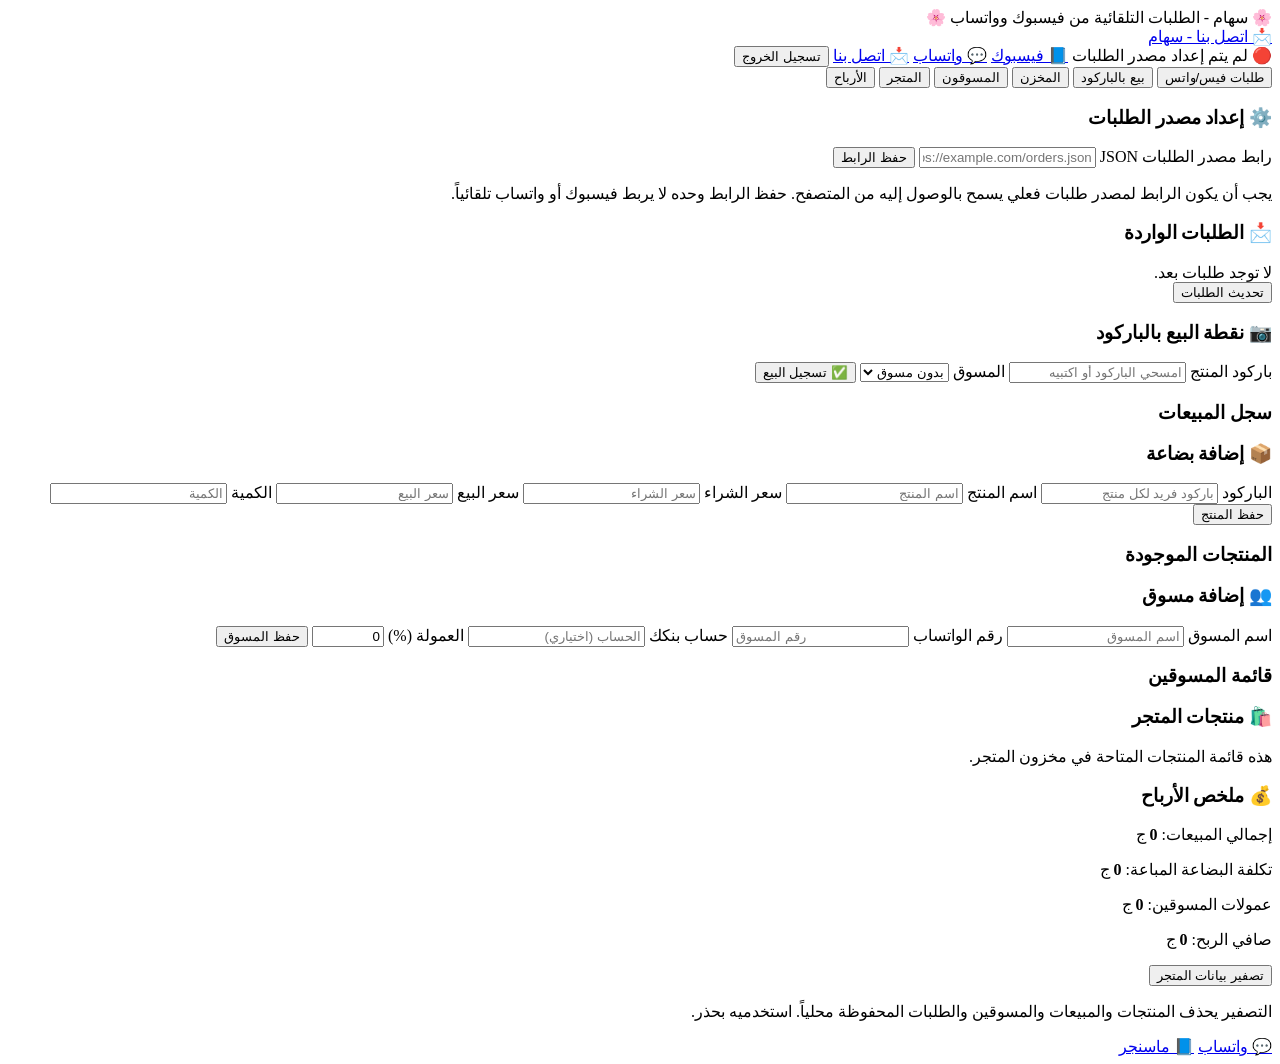
==== index.html @ 14fab5b0 "Add files via upload" ====
<!DOCTYPE html>
<html lang="ar" dir="rtl">
<head>
    <meta charset="UTF-8">
    <meta name="viewport" content="width=device-width, initial-scale=1.0">
    <title>متجر سهام - نظام إدارة المتجر</title>
    <link rel="stylesheet" href="style.css">
    <script src="script.js" defer></script>
</head>
<body>
    <header class="header">
        <div>🌸 سهام - الطلبات التلقائية من فيسبوك وواتساب 🌸</div>
        <a class="header-contact" href="contact.html">📩 اتصل بنا - سهام</a>
    </header>

    <nav class="topbar">
        <span id="autoStatus">🔴 لم يتم إعداد مصدر الطلبات</span>
        <a id="fbLinkTop" href="#" target="_blank" rel="noopener">📘 فيسبوك</a>
        <a id="waLinkTop" href="#" target="_blank" rel="noopener">💬 واتساب</a>
        <a href="contact.html">📩 اتصل بنا</a>
        <button type="button" class="logout-btn" data-action="logout">تسجيل الخروج</button>
    </nav>

    <nav class="tabs">
        <button type="button" class="tab active" data-tab="fborders">طلبات فيس/واتس</button>
        <button type="button" class="tab" data-tab="pos">بيع بالباركود</button>
        <button type="button" class="tab" data-tab="store">المخزن</button>
        <button type="button" class="tab" data-tab="marketers">المسوقون</button>
        <button type="button" class="tab" data-tab="online">المتجر</button>
        <button type="button" class="tab" data-tab="profits">الأرباح</button>
    </nav>

    <main>
        <section id="fborders" class="page active">
            <div class="card setup-card">
                <h3>⚙️ إعداد مصدر الطلبات</h3>
                <form id="webhookForm">
                    <label for="webhookUrl">رابط مصدر الطلبات JSON</label>
                    <input id="webhookUrl" type="url" placeholder="https://example.com/orders.json">
                    <button class="btn btn2" type="submit">حفظ الرابط</button>
                </form>
                <p class="hint">يجب أن يكون الرابط لمصدر طلبات فعلي يسمح بالوصول إليه من المتصفح. حفظ الرابط وحده لا يربط فيسبوك أو واتساب تلقائياً.</p>
            </div>
            <div class="card">
                <h3>📩 الطلبات الواردة</h3>
                <div id="fbOrdersList">لا توجد طلبات بعد.</div>
                <button class="btn btn3" type="button" data-action="check-orders">تحديث الطلبات</button>
            </div>
        </section>

        <section id="pos" class="page">
            <div class="card">
                <h3>📷 نقطة البيع بالباركود</h3>
                <form id="saleForm">
                    <label for="barcodeInput">باركود المنتج</label>
                    <input id="barcodeInput" autocomplete="off" placeholder="امسحي الباركود أو اكتبيه">
                    <label for="marketerSelectPos">المسوق</label>
                    <select id="marketerSelectPos">
                        <option value="">بدون مسوق</option>
                    </select>
                    <button class="btn btn2" type="submit">✅ تسجيل البيع</button>
                </form>
                <div id="lastSale" aria-live="polite"></div>
            </div>
            <div class="card">
                <h3>سجل المبيعات</h3>
                <div id="salesList"></div>
            </div>
        </section>

        <section id="store" class="page">
            <div class="card">
                <h3>📦 إضافة بضاعة</h3>
                <form id="productForm">
                    <label for="pBarcode">الباركود</label>
                    <input id="pBarcode" required placeholder="باركود فريد لكل منتج">
                    <label for="pName">اسم المنتج</label>
                    <input id="pName" required placeholder="اسم المنتج">
                    <label for="pCost">سعر الشراء</label>
                    <input id="pCost" type="number" min="0" step="0.01" required placeholder="سعر الشراء">
                    <label for="pSell">سعر البيع</label>
                    <input id="pSell" type="number" min="0" step="0.01" required placeholder="سعر البيع">
                    <label for="pQty">الكمية</label>
                    <input id="pQty" type="number" min="0" step="1" required placeholder="الكمية">
                    <button class="btn" type="submit">حفظ المنتج</button>
                </form>
            </div>
            <div class="card">
                <h3>المنتجات الموجودة</h3>
                <div id="productTable"></div>
            </div>
        </section>

        <section id="marketers" class="page">
            <div class="card">
                <h3>👥 إضافة مسوق</h3>
                <form id="marketerForm">
                    <label for="mName">اسم المسوق</label>
                    <input id="mName" required placeholder="اسم المسوق">
                    <label for="mPhone">رقم الواتساب</label>
                    <input id="mPhone" type="tel" placeholder="رقم المسوق">
                    <label for="mAcc">حساب بنكك</label>
                    <input id="mAcc" placeholder="الحساب (اختياري)">
                    <label for="mComm">العمولة (%)</label>
                    <input id="mComm" type="number" min="0" max="100" step="0.1" value="0" required>
                    <button class="btn" type="submit">حفظ المسوق</button>
                </form>
            </div>
            <div class="card">
                <h3>قائمة المسوقين</h3>
                <div id="marketerTable"></div>
            </div>
        </section>

        <section id="online" class="page">
            <div class="card">
                <h3>🛍️ منتجات المتجر</h3>
                <p class="hint">هذه قائمة المنتجات المتاحة في مخزون المتجر.</p>
                <div id="onlineProducts"></div>
            </div>
        </section>

        <section id="profits" class="page">
            <div class="card">
                <h3>💰 ملخص الأرباح</h3>
                <p>إجمالي المبيعات: <strong id="totalSales">0</strong> ج</p>
                <p>تكلفة البضاعة المباعة: <strong id="totalCost">0</strong> ج</p>
                <p>عمولات المسوقين: <strong id="totalComm">0</strong> ج</p>
                <p class="net-profit">صافي الربح: <strong id="netProfit">0</strong> ج</p>
                <button class="btn danger-btn" type="button" data-action="clear-all">تصفير بيانات المتجر</button>
                <p class="hint">التصفير يحذف المنتجات والمبيعات والمسوقين والطلبات المحفوظة محلياً. استخدميه بحذر.</p>
            </div>
        </section>
    </main>

    <a id="floatWa" class="float-wa" href="#" target="_blank" rel="noopener">💬 واتساب</a>
    <a id="floatFb" class="float-fb" href="#" target="_blank" rel="noopener">📘 ماسنجر</a>

    <audio id="notifSound" preload="none"></audio>
</body>
</html>
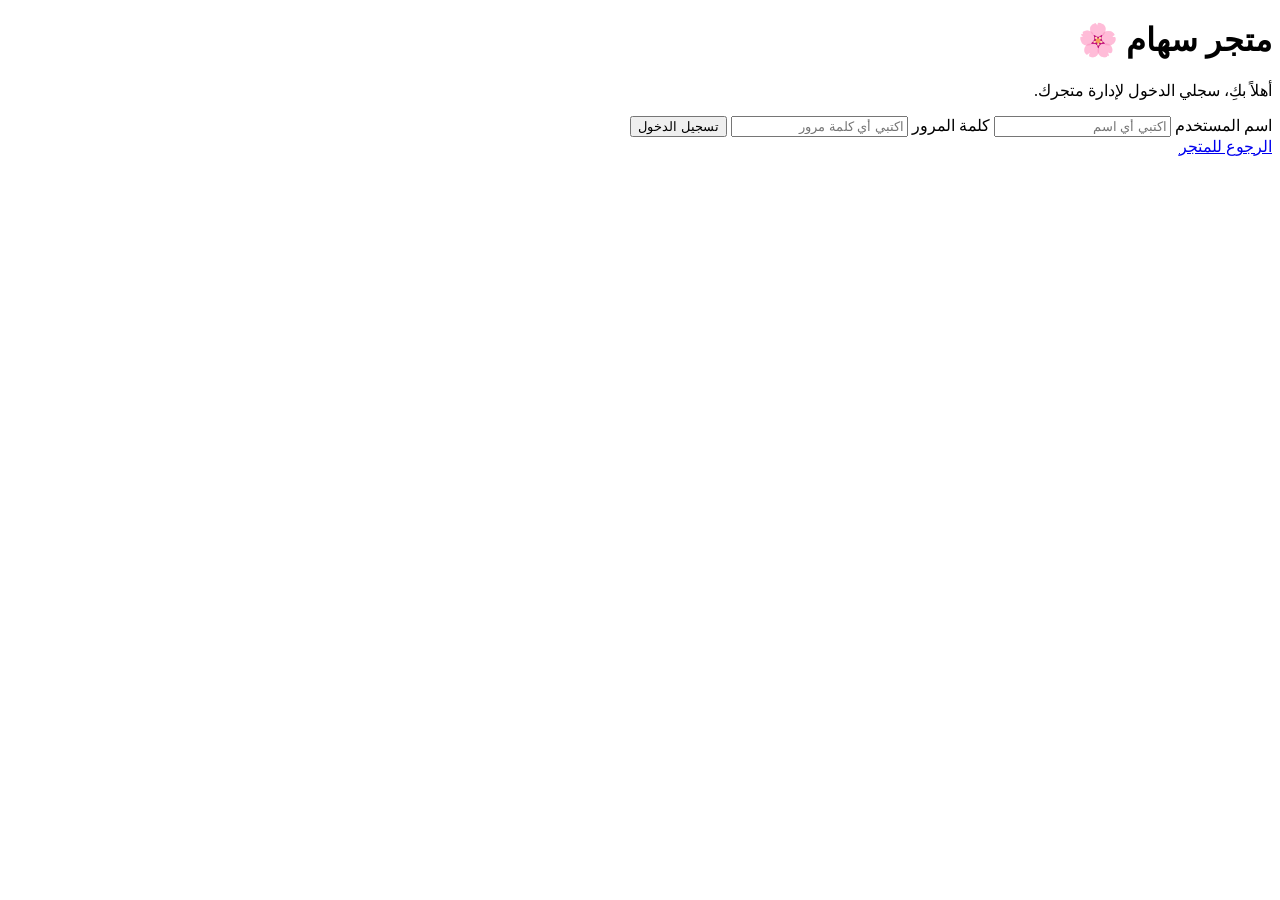
==== commit fe356672: "Rename Login.html to index.html" ====
--- a/index.html
+++ b/index.html
@@ -4,139 +4,38 @@
 <head>
     <meta charset="UTF-8">
     <meta name="viewport" content="width=device-width, initial-scale=1.0">
-    <title>متجر سهام - نظام إدارة المتجر</title>
+    <title>تسجيل الدخول | متجر سهام</title>
     <link rel="stylesheet" href="style.css">
-    <script src="script.js" defer></script>
 </head>
-<body>
-    <header class="header">
-        <div>🌸 سهام - الطلبات التلقائية من فيسبوك وواتساب 🌸</div>
-        <a class="header-contact" href="contact.html">📩 اتصل بنا - سهام</a>
-    </header>
+<body class="auth-page">
+    <main class="auth-card">
+        <h1>متجر سهام 🌸</h1>
+        <p>أهلاً بكِ، سجلي الدخول لإدارة متجرك.</p>
 
-    <nav class="topbar">
-        <span id="autoStatus">🔴 لم يتم إعداد مصدر الطلبات</span>
-        <a id="fbLinkTop" href="#" target="_blank" rel="noopener">📘 فيسبوك</a>
-        <a id="waLinkTop" href="#" target="_blank" rel="noopener">💬 واتساب</a>
-        <a href="contact.html">📩 اتصل بنا</a>
-        <button type="button" class="logout-btn" data-action="logout">تسجيل الخروج</button>
-    </nav>
+        <form id="loginForm">
+            <label for="username">اسم المستخدم</label>
+            <input id="username" name="username" required placeholder="اكتبي أي اسم">
 
-    <nav class="tabs">
-        <button type="button" class="tab active" data-tab="fborders">طلبات فيس/واتس</button>
-        <button type="button" class="tab" data-tab="pos">بيع بالباركود</button>
-        <button type="button" class="tab" data-tab="store">المخزن</button>
-        <button type="button" class="tab" data-tab="marketers">المسوقون</button>
-        <button type="button" class="tab" data-tab="online">المتجر</button>
-        <button type="button" class="tab" data-tab="profits">الأرباح</button>
-    </nav>
+            <label for="password">كلمة المرور</label>
+            <input id="password" name="password" type="password" required placeholder="اكتبي أي كلمة مرور">
 
-    <main>
-        <section id="fborders" class="page active">
-            <div class="card setup-card">
-                <h3>⚙️ إعداد مصدر الطلبات</h3>
-                <form id="webhookForm">
-                    <label for="webhookUrl">رابط مصدر الطلبات JSON</label>
-                    <input id="webhookUrl" type="url" placeholder="https://example.com/orders.json">
-                    <button class="btn btn2" type="submit">حفظ الرابط</button>
-                </form>
-                <p class="hint">يجب أن يكون الرابط لمصدر طلبات فعلي يسمح بالوصول إليه من المتصفح. حفظ الرابط وحده لا يربط فيسبوك أو واتساب تلقائياً.</p>
-            </div>
-            <div class="card">
-                <h3>📩 الطلبات الواردة</h3>
-                <div id="fbOrdersList">لا توجد طلبات بعد.</div>
-                <button class="btn btn3" type="button" data-action="check-orders">تحديث الطلبات</button>
-            </div>
-        </section>
+            <button type="submit" class="btn">تسجيل الدخول</button>
+        </form>
 
-        <section id="pos" class="page">
-            <div class="card">
-                <h3>📷 نقطة البيع بالباركود</h3>
-                <form id="saleForm">
-                    <label for="barcodeInput">باركود المنتج</label>
-                    <input id="barcodeInput" autocomplete="off" placeholder="امسحي الباركود أو اكتبيه">
-                    <label for="marketerSelectPos">المسوق</label>
-                    <select id="marketerSelectPos">
-                        <option value="">بدون مسوق</option>
-                    </select>
-                    <button class="btn btn2" type="submit">✅ تسجيل البيع</button>
-                </form>
-                <div id="lastSale" aria-live="polite"></div>
-            </div>
-            <div class="card">
-                <h3>سجل المبيعات</h3>
-                <div id="salesList"></div>
-            </div>
-        </section>
-
-        <section id="store" class="page">
-            <div class="card">
-                <h3>📦 إضافة بضاعة</h3>
-                <form id="productForm">
-                    <label for="pBarcode">الباركود</label>
-                    <input id="pBarcode" required placeholder="باركود فريد لكل منتج">
-                    <label for="pName">اسم المنتج</label>
-                    <input id="pName" required placeholder="اسم المنتج">
-                    <label for="pCost">سعر الشراء</label>
-                    <input id="pCost" type="number" min="0" step="0.01" required placeholder="سعر الشراء">
-                    <label for="pSell">سعر البيع</label>
-                    <input id="pSell" type="number" min="0" step="0.01" required placeholder="سعر البيع">
-                    <label for="pQty">الكمية</label>
-                    <input id="pQty" type="number" min="0" step="1" required placeholder="الكمية">
-                    <button class="btn" type="submit">حفظ المنتج</button>
-                </form>
-            </div>
-            <div class="card">
-                <h3>المنتجات الموجودة</h3>
-                <div id="productTable"></div>
-            </div>
-        </section>
-
-        <section id="marketers" class="page">
-            <div class="card">
-                <h3>👥 إضافة مسوق</h3>
-                <form id="marketerForm">
-                    <label for="mName">اسم المسوق</label>
-                    <input id="mName" required placeholder="اسم المسوق">
-                    <label for="mPhone">رقم الواتساب</label>
-                    <input id="mPhone" type="tel" placeholder="رقم المسوق">
-                    <label for="mAcc">حساب بنكك</label>
-                    <input id="mAcc" placeholder="الحساب (اختياري)">
-                    <label for="mComm">العمولة (%)</label>
-                    <input id="mComm" type="number" min="0" max="100" step="0.1" value="0" required>
-                    <button class="btn" type="submit">حفظ المسوق</button>
-                </form>
-            </div>
-            <div class="card">
-                <h3>قائمة المسوقين</h3>
-                <div id="marketerTable"></div>
-            </div>
-        </section>
-
-        <section id="online" class="page">
-            <div class="card">
-                <h3>🛍️ منتجات المتجر</h3>
-                <p class="hint">هذه قائمة المنتجات المتاحة في مخزون المتجر.</p>
-                <div id="onlineProducts"></div>
-            </div>
-        </section>
-
-        <section id="profits" class="page">
-            <div class="card">
-                <h3>💰 ملخص الأرباح</h3>
-                <p>إجمالي المبيعات: <strong id="totalSales">0</strong> ج</p>
-                <p>تكلفة البضاعة المباعة: <strong id="totalCost">0</strong> ج</p>
-                <p>عمولات المسوقين: <strong id="totalComm">0</strong> ج</p>
-                <p class="net-profit">صافي الربح: <strong id="netProfit">0</strong> ج</p>
-                <button class="btn danger-btn" type="button" data-action="clear-all">تصفير بيانات المتجر</button>
-                <p class="hint">التصفير يحذف المنتجات والمبيعات والمسوقين والطلبات المحفوظة محلياً. استخدميه بحذر.</p>
-            </div>
-        </section>
+        <a class="back-link" href="index.html">الرجوع للمتجر</a>
     </main>
 
-    <a id="floatWa" class="float-wa" href="#" target="_blank" rel="noopener">💬 واتساب</a>
-    <a id="floatFb" class="float-fb" href="#" target="_blank" rel="noopener">📘 ماسنجر</a>
+    <script>
+        document.getElementById("loginForm").addEventListener("submit", function(event) {
+            event.preventDefault();
 
-    <audio id="notifSound" preload="none"></audio>
+            const username = document.getElementById("username").value.trim();
+            const password = document.getElementById("password").value;
+
+            if (username && password) {
+                window.location.href = "./index.html";
+            }
+        });
+    </script>
 </body>
 </html>
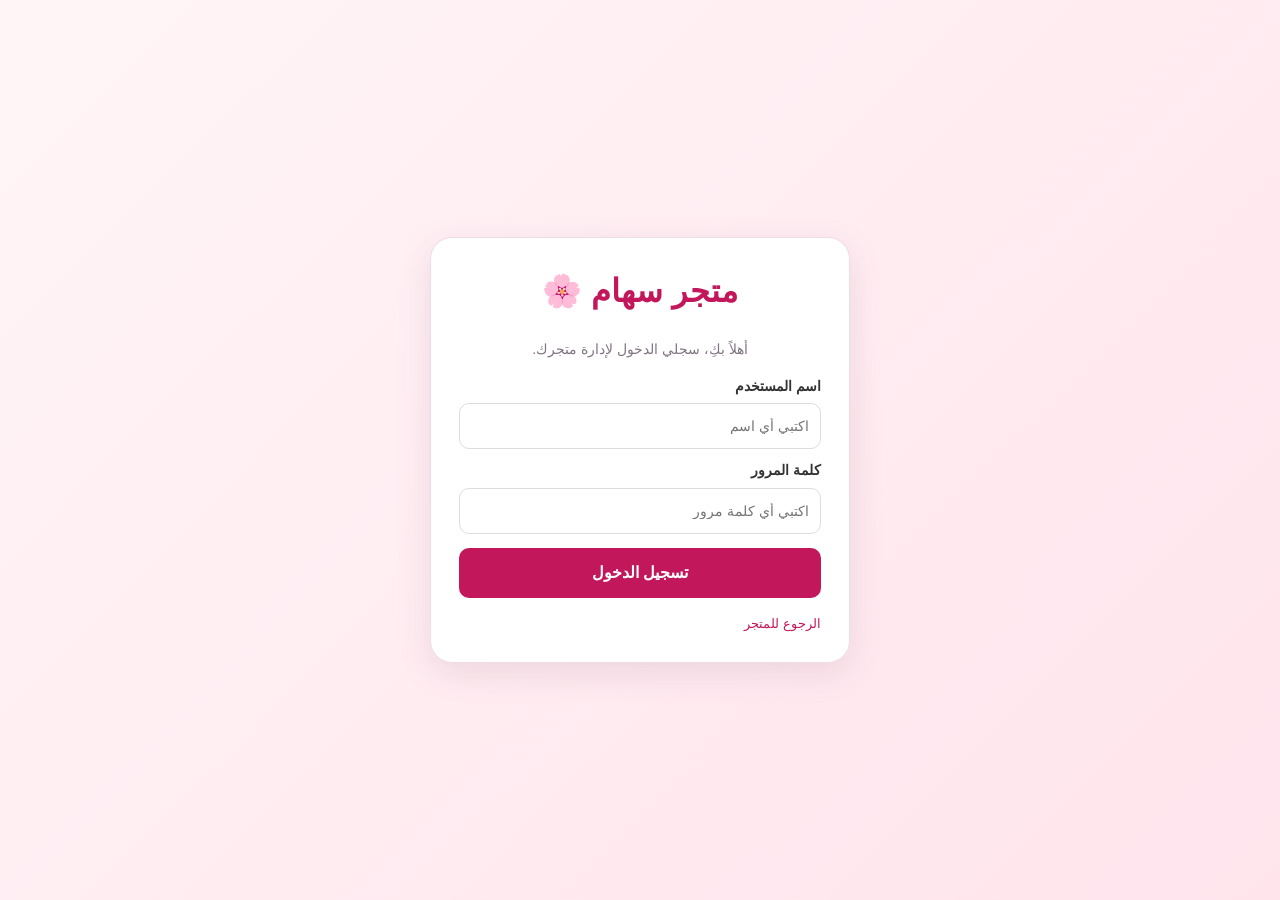
==== commit d7c11d04: "Update index.html" ====
--- a/index.html
+++ b/index.html
@@ -1,18 +1,17 @@
-
 <!DOCTYPE html>
 <html lang="ar" dir="rtl">
 <head>
     <meta charset="UTF-8">
     <meta name="viewport" content="width=device-width, initial-scale=1.0">
     <title>تسجيل الدخول | متجر سهام</title>
-    <link rel="stylesheet" href="style.css">
+    <link rel="stylesheet" href="Css/style.css">
 </head>
 <body class="auth-page">
     <main class="auth-card">
         <h1>متجر سهام 🌸</h1>
         <p>أهلاً بكِ، سجلي الدخول لإدارة متجرك.</p>
 
-        <form id="loginForm">
+        <form action="Store.html" method="GET">
             <label for="username">اسم المستخدم</label>
             <input id="username" name="username" required placeholder="اكتبي أي اسم">
 
@@ -24,18 +23,5 @@
 
         <a class="back-link" href="index.html">الرجوع للمتجر</a>
     </main>
-
-    <script>
-        document.getElementById("loginForm").addEventListener("submit", function(event) {
-            event.preventDefault();
-
-            const username = document.getElementById("username").value.trim();
-            const password = document.getElementById("password").value;
-
-            if (username && password) {
-                window.location.href = "./index.html";
-            }
-        });
-    </script>
 </body>
 </html>
--- a/Css/style.css
+++ b/Css/style.css
@@ -0,0 +1,447 @@
+
+/* ===== التنسيق العام ===== */
+* {
+    box-sizing: border-box;
+}
+
+body {
+    font-family: Tahoma, Arial, sans-serif;
+    background: #fff5f7;
+    color: #333;
+    margin: 0;
+    line-height: 1.6;
+}
+
+button, input, select, textarea {
+    font: inherit;
+}
+
+button, a {
+    -webkit-tap-highlight-color: transparent;
+}
+
+a {
+    cursor: pointer;
+}
+
+.header {
+    background: #c2185b;
+    color: #fff;
+    padding: 16px;
+    text-align: center;
+    font-size: 20px;
+    font-weight: bold;
+}
+
+.header-contact {
+    display: inline-block;
+    margin-top: 8px;
+    padding: 6px 18px;
+    background: #fff;
+    color: #c2185b;
+    border-radius: 20px;
+    text-decoration: none;
+    font-size: 14px;
+}
+
+.topbar {
+    display: flex;
+    flex-wrap: wrap;
+    justify-content: center;
+    align-items: center;
+    gap: 12px;
+    background: #1877f2;
+    color: #fff;
+    text-align: center;
+    padding: 10px;
+    font-size: 12px;
+}
+
+.topbar a {
+    color: #fff;
+    text-decoration: none;
+    font-weight: bold;
+}
+
+.logout-btn {
+    color: #fff;
+    background: #8e1747;
+    border: 0;
+    border-radius: 8px;
+    padding: 5px 10px;
+    cursor: pointer;
+}
+
+.tabs {
+    display: flex;
+    background: #fff;
+    position: sticky;
+    top: 0;
+    z-index: 100;
+    border-bottom: 2px solid #eee;
+    overflow-x: auto;
+}
+
+.tab {
+    flex: 1 0 auto;
+    padding: 12px 10px;
+    cursor: pointer;
+    border: none;
+    background: #fff;
+    font-weight: bold;
+    font-size: 12px;
+    white-space: nowrap;
+}
+
+.tab.active {
+    background: #c2185b;
+    color: #fff;
+}
+
+.page {
+    display: none;
+    padding: 12px;
+}
+
+.page.active {
+    display: block;
+}
+
+.card {
+    background: #fff;
+    border-radius: 14px;
+    padding: 16px;
+    margin-bottom: 12px;
+    box-shadow: 0 2px 8px #0001;
+    min-width: 0;
+}
+
+.card h3 {
+    color: #a3154d;
+    margin-top: 0;
+}
+
+.setup-card {
+    border: 2px solid #2e7d32;
+}
+
+label {
+    display: block;
+    margin-top: 10px;
+    font-weight: bold;
+    font-size: 14px;
+}
+
+input, select, textarea {
+    display: block;
+    width: 100%;
+    min-width: 0;
+    padding: 11px;
+    margin: 6px 0;
+    border-radius: 10px;
+    border: 1px solid #ddd;
+    background: #fff;
+    font-size: 14px;
+    color: #333;
+}
+
+input:focus, select:focus, textarea:focus {
+    outline: none;
+    border-color: #d95f91;
+    box-shadow: 0 0 0 3px #d95f9120;
+}
+
+textarea {
+    resize: vertical;
+}
+
+.btn {
+    background: #c2185b;
+    color: #fff;
+    border: none;
+    padding: 12px;
+    border-radius: 10px;
+    width: 100%;
+    cursor: pointer;
+    font-weight: bold;
+    margin-top: 8px;
+}
+
+.btn2 {
+    background: #2e7d32;
+}
+
+.btn3 {
+    background: #1877f2;
+}
+
+.btn:hover, .btn-send:hover {
+    filter: brightness(.94);
+}
+
+.hint {
+    font-size: 12px;
+    color: #777;
+    overflow-wrap: anywhere;
+}
+
+table {
+    width: 100%;
+    border-collapse: collapse;
+    background: #fff;
+    font-size: 12px;
+}
+
+.table-wrap {
+    width: 100%;
+    overflow-x: auto;
+    margin-top: 10px;
+    border-radius: 10px;
+}
+
+th, td {
+    padding: 8px;
+    border: 1px solid #eee;
+    text-align: center;
+}
+
+th {
+    background: #fce4ec;
+}
+
+.tag {
+    background: #fff0f3;
+    border: 1px dashed #c2185b;
+    padding: 8px;
+    border-radius: 10px;
+    font-size: 12px;
+    margin-top: 6px;
+}
+
+.new-order {
+    animation: blink 1s infinite;
+    background: #e8f5e9;
+    border: 2px solid #2e7d32;
+    padding: 12px;
+    border-radius: 10px;
+    margin: 8px 0;
+    overflow-wrap: anywhere;
+}
+
+@keyframes blink {
+    0%, 100% { background: #fff; }
+    50% { background: #c8e6c9; }
+}
+
+#lastSale {
+    color: #2e7d32;
+    font-weight: bold;
+    margin-top: 8px;
+}
+
+.net-profit {
+    font-size: 22px;
+    color: #2e7d32;
+    font-weight: bold;
+}
+
+.danger-btn {
+    background: #222;
+}
+
+.float-wa, .float-fb {
+    position: fixed;
+    bottom: 20px;
+    color: #fff;
+    padding: 12px 16px;
+    border-radius: 30px;
+    text-decoration: none;
+    z-index: 90;
+    font-weight: bold;
+    box-shadow: 0 3px 12px #0002;
+}
+
+.float-wa {
+    right: 15px;
+    background: #25d366;
+}
+
+.float-fb {
+    left: 15px;
+    background: #0084ff;
+}
+
+/* ===== صفحة تسجيل الدخول ===== */
+.auth-page {
+    min-height: 100vh;
+    display: flex;
+    align-items: center;
+    justify-content: center;
+    padding: 20px;
+    background: linear-gradient(135deg, #fff5f7, #ffe4ec);
+}
+
+.auth-card {
+    background: #fff;
+    width: 100%;
+    max-width: 420px;
+    padding: 28px;
+    border-radius: 22px;
+    border: 1px solid #f0dce6;
+    box-shadow: 0 10px 35px #7536591f;
+}
+
+.auth-card h1 {
+    color: #c2185b;
+    text-align: center;
+    margin-top: 0;
+}
+
+.auth-card > p {
+    text-align: center;
+    color: #827583;
+    font-size: 14px;
+}
+
+.message {
+    min-height: 22px;
+    font-size: 13px;
+    font-weight: bold;
+    overflow-wrap: anywhere;
+}
+
+/* ===== صفحة اتصل بنا ===== */
+.contact-page {
+    min-height: 100vh;
+    background: linear-gradient(135deg, #fff0f6, #ffe4ec);
+}
+
+.contact-wrapper {
+    min-height: 100vh;
+    display: flex;
+    align-items: center;
+    justify-content: center;
+    padding: 20px;
+}
+
+.contact-card {
+    background: #fff;
+    width: 100%;
+    max-width: 480px;
+    padding: 28px;
+    border-radius: 22px;
+    border: 1px solid #f0dce6;
+    box-shadow: 0 10px 35px #7536591f;
+    text-align: center;
+}
+
+.contact-flower {
+    font-size: 40px;
+}
+
+.contact-card h1 {
+    color: #d81b60;
+    margin: 0 0 5px;
+    font-size: 26px;
+    font-weight: 800;
+}
+
+.contact-card .sub {
+    color: #827583;
+    font-size: 13px;
+    margin-bottom: 18px;
+}
+
+.contact-card form {
+    text-align: right;
+}
+
+.contact-card input,
+.contact-card textarea {
+    padding: 13px 14px;
+    border: 1px solid #e7d5e0;
+    border-radius: 12px;
+    font-size: 14px;
+}
+
+.btn-send {
+    width: 100%;
+    margin-top: 16px;
+    background: #1b5e20;
+    color: #fff;
+    border: none;
+    padding: 13px;
+    border-radius: 12px;
+    font-weight: 800;
+    font-size: 16px;
+    cursor: pointer;
+}
+
+#msg {
+    margin-top: 12px;
+    font-weight: bold;
+    font-size: 13px;
+    min-height: 18px;
+    overflow-wrap: anywhere;
+}
+
+.btns-row {
+    display: flex;
+    gap: 8px;
+    margin-top: 14px;
+}
+
+.btns-row a {
+    flex: 1;
+    padding: 11px;
+    border-radius: 10px;
+    color: #fff;
+    text-decoration: none;
+    font-weight: bold;
+    font-size: 13px;
+    text-align: center;
+}
+
+.contact-wa {
+    background: #25d366;
+}
+
+.contact-call {
+    background: #0d6efd;
+}
+
+.back-link {
+    display: block;
+    margin-top: 16px;
+    color: #c2185b;
+    text-decoration: none;
+    font-size: 13px;
+}
+
+.back-link:hover {
+    text-decoration: underline;
+}
+
+@media (max-width: 600px) {
+    .header {
+        font-size: 17px;
+    }
+
+    .topbar {
+        gap: 8px;
+    }
+
+    .tab {
+        padding: 11px 9px;
+    }
+
+    .contact-card, .auth-card {
+        padding: 22px 18px;
+    }
+
+    .float-wa, .float-fb {
+        bottom: 12px;
+        padding: 10px 12px;
+        font-size: 12px;
+    }
+}
